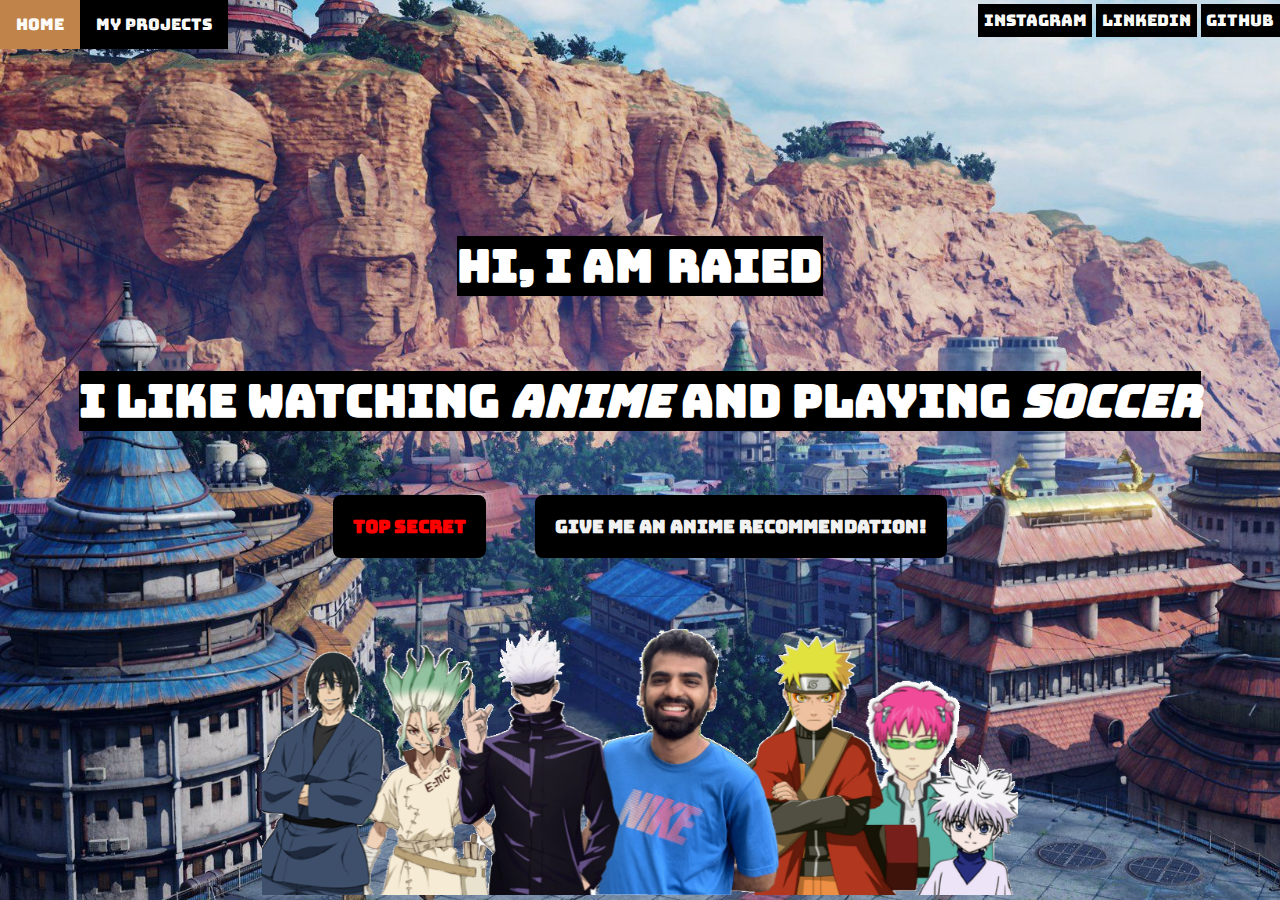
==== static-files-folder/index.html @ f48ccf2a "Add files via upload" ====
<!DOCTYPE html>

<html>
<link rel="stylesheet" href="style.css">
<!-- Google Fonts -->
<link rel="preconnect" href="https://fonts.googleapis.com">
<link rel="preconnect" href="https://fonts.gstatic.com" crossorigin>
<link href="https://fonts.googleapis.com/css2?family=Bungee+Inline&display=swap" rel="stylesheet">

<head>
    <title>WhoIsRaied</title>
</head>

<body>
    <div class="main_div">
        <h2 style="float: left;">Hi, I am</h2>
        <a href=" https://www.instagram.com/raied7" target="_blank">
            <h2 class="rgb" style="float: right; padding-left: 0.15in;">Raied</h2>
        </a>
    </div>
    <h2 style="margin-bottom: 30vh;">I like watching <em>anime</em> and playing <em>soccer</em> </h2>


    <div class="sub_div">

        <a href=" https://myanimelist.net/animelist/sakigake?status=2" target="_blank">
            <img src="me.png" alt="Me aka. Raied">
        </a>
    </div>

    <!-- Nav Bar - For the 2 pages -->
    <div class="nav_div">
        <ul>
            <li><a class="active" href="index.html">Home</a></li>
            <li><a href="page2.html">My Projects</a></li>
        </ul>
    </div>

    <div class="input_div">
        <input type="button" id="btnShowMsg" value="Top Secret" onClick="showMessage()" />
        <script type="text/javascript">
            function showMessage() {
                window.open(
                    "https://www.youtube.com/watch?v=cqF6M25kqq4&list=PLzJ2D8f51wW-H40q3dMB0evI7iJ0dmRdT&index=5&autoplay=1");
            }
        </script>
        <button onclick="animerec()">Give me an anime recommendation!</button>
        <script>
            var animes = ["Naruto", "Attack on Titan", "Bleach", "Vinland Saga", "Banana Fish",
                "Dr. Stone", "Love is War", "JoJo's Bizzare Adventures", "Gintama", "Saiki K",
                "Assassination Classroom", "Angel Beats"
            ];
            var anime = animes[animes.length * Math.random() | 0];

            function animerec() {
                alert(anime);
                anime = animes[animes.length * Math.random() | 0];
            }
        </script>
    </div>

    <div class="nav_div2">
        <nav>
            <a class="a1" href="https://www.instagram.com/raied7" target="_blank">Instagram</a>
            <a class="a1" href="https://www.linkedin.com/in/raiedshoaib/" target="_blank">LinkedIn</a>
            <a class="a1" href="https://github.com/raied7" target="_blank">GitHub</a>
        </nav>
    </div>

</body>

</html>

<!-- 10 different HTML elements besides html, head, and body -->
<!-- <link>, <title>, <div>, <a>, <h2>, <img>, <ul>, <li>, <em>, <input>, <button>,
    <script>, <nav>-->
---- static-files-folder/style.css ----
html,
body {
  margin: 0;
  padding: 0;
}

html {
  font-family: 'Bungee Inline', cursive;
  background-image: url("background.jpg");
  background-color: #cccccc;

  background-size: cover;
  background-repeat: no-repeat;
}

body {
  display: flex;
  justify-content: center;
  align-content: center;
  align-items: center;
  text-align: center;
  flex-direction: column;
  height: 100vh;
}

h2 {
  color: white;
  font-weight: bold;
  text-align: center;
  font-size: 5vh;
  background-color: black;
}

h2.rgb:hover {
  background-color: white;
}

/* RGB colors animation */
.rgb {
  animation: color-change 9s infinite;
}

@keyframes color-change {
  0% {
    color: blue;
  }

  10% {
    color: #b300ff;
  }

  20% {
    color: #1abc9c;
  }

  30% {
    color: #d35400;
  }

  40% {
    color: blue;
  }

  50% {
    color: #ffe600;
  }

  60% {
    color: rgb(255, 0, 170);
  }

  70% {
    color: #2980b9;
  }

  80% {
    color: #f1c40f;
  }

  90% {
    color: #2980b9;
  }

  100% {
    color: pink;
  }
}

.main_div {
  text-align: center;
  position: relative;
  padding-bottom: 0vh;
}

.sub_div {
  position: fixed;
  bottom: 0px;
}

/* Invert the colors on hover */
.sub_div:hover {
  filter: invert(100%);
}

img {
  height: 30vh;
  width: 84vh;
  image-rendering: optimizeQuality;
}

/* Button */
input {
  size: 5vh;
  padding: 2vh;
  font-family: 'Bungee Inline', cursive;
  color: #ff0000;
  font-weight: bold;
  text-align: center;
  font-size: 2vh;
  border: 2px solid black;
  border-radius: 8px;
  background-color: rgb(0, 0, 0);
}

input:hover {
  background-color: rgb(255, 255, 255);
}

.input_div {
  text-align: center;
  position: absolute;
  top: 55vh;
}

button {
  size: 5vh;

  margin-left: 5vh;
  padding: 2vh;
  font-family: 'Bungee Inline', cursive;
  color: #f1f1f1;
  font-weight: bold;
  text-align: center;
  font-size: 2vh;
  border-color: black;
  border: 2px solid black;
  border-radius: 8px;
  background-color: rgb(0, 0, 0);
}

button:hover {
  background-color: rgb(255, 255, 255);
  color: #111;
}

/* Nav Bar */
ul {
  list-style-type: none;
  margin: 0;
  padding: 0;
  overflow: hidden;
  background-color: rgb(0, 0, 0);
}

li {
  float: left;
}

li a {
  display: block;
  color: white;
  text-align: center;
  padding: 14px 16px;
  text-decoration: none;
  top: 0px;
}

li a:hover:not(.active) {
  background-color: #111;
}

.active {
  background-color: #c0834a;
}

.nav_div {
  text-align: center;
  position: absolute;
  top: 0px;
  left: 0px;
  padding-bottom: 0vh;
}


.nav_div2 {
  text-align: center;
  position: absolute;
  top: 10px;
  right: 0px;
  padding-bottom: 0vh;
}

.a1:link {
  text-decoration: none;
}

.a1:visited {
  text-decoration: none;
}

.a1:hover {
  text-decoration: underline;
  color: #b300ff;
}

.a1:active {
  text-decoration: underline;
}

.a1 {

  padding: 1.5mm;
  background-color: black;
  color: white
}
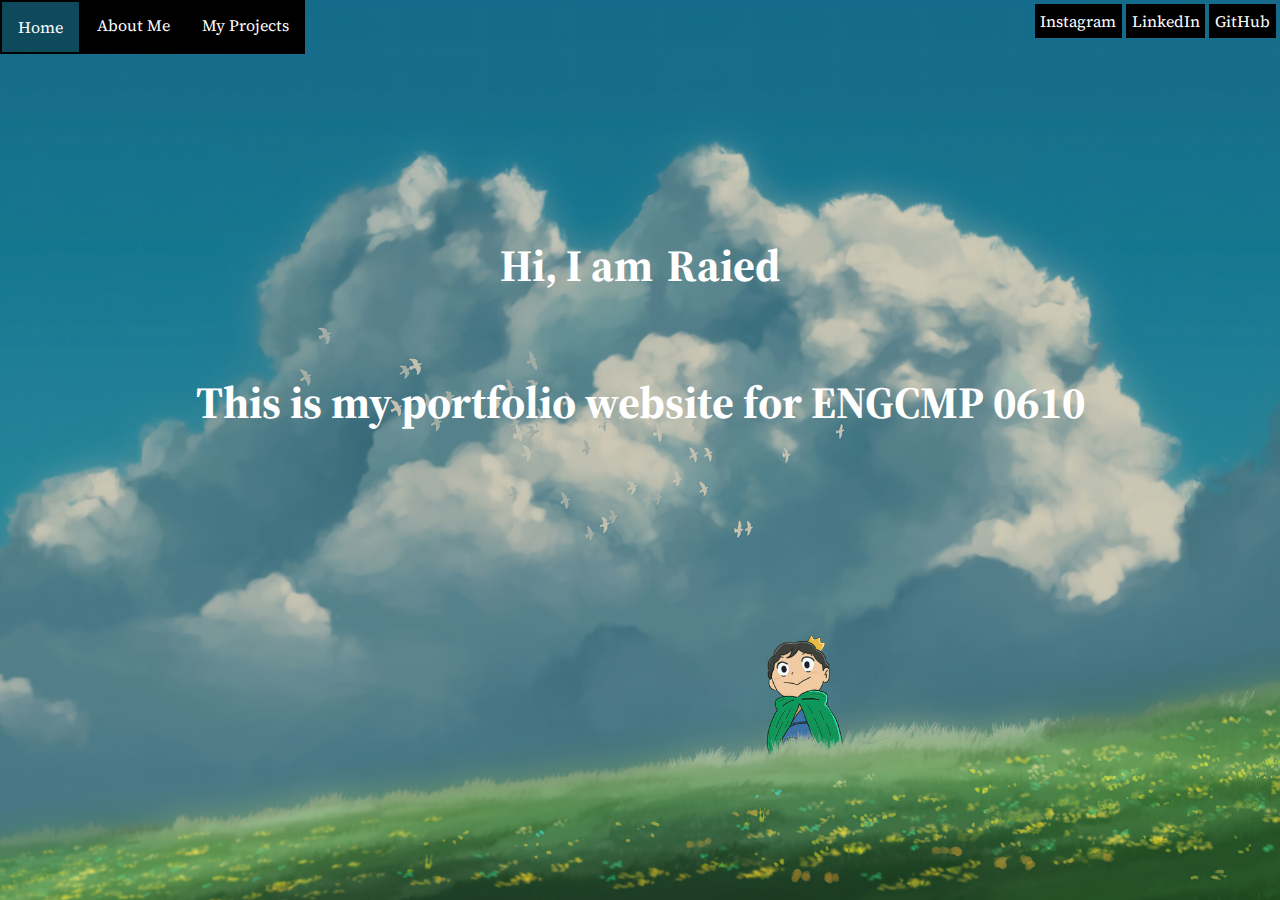
==== commit edba846d: "Added all files from local" ====
--- a/static-files-folder/index.html
+++ b/static-files-folder/index.html
@@ -5,65 +5,39 @@
 <!-- Google Fonts -->
 <link rel="preconnect" href="https://fonts.googleapis.com">
 <link rel="preconnect" href="https://fonts.gstatic.com" crossorigin>
-<link href="https://fonts.googleapis.com/css2?family=Bungee+Inline&display=swap" rel="stylesheet">
-
+<link href="https://fonts.googleapis.com/css2?family=Source+Serif+4&display=swap" rel="stylesheet"> 
 <head>
-    <title>WhoIsRaied</title>
+    <title>Raied's Portfolio</title>
 </head>
 
 <body>
     <div class="main_div">
+        <!-- Click on name to go to Instagram profile -->
         <h2 style="float: left;">Hi, I am</h2>
         <a href=" https://www.instagram.com/raied7" target="_blank">
             <h2 class="rgb" style="float: right; padding-left: 0.15in;">Raied</h2>
         </a>
     </div>
-    <h2 style="margin-bottom: 30vh;">I like watching <em>anime</em> and playing <em>soccer</em> </h2>
+    <!-- Interests/Hobby -->
+    <h2 style="margin-bottom: 30vh;">This is my portfolio website for ENGCMP 0610 </h2>
 
-
-    <div class="sub_div">
-
-        <a href=" https://myanimelist.net/animelist/sakigake?status=2" target="_blank">
-            <img src="me.png" alt="Me aka. Raied">
-        </a>
-    </div>
 
     <!-- Nav Bar - For the 2 pages -->
     <div class="nav_div">
         <ul>
             <li><a class="active" href="index.html">Home</a></li>
+            <li><a href="page3.html">About Me</a></li>
             <li><a href="page2.html">My Projects</a></li>
         </ul>
     </div>
 
-    <div class="input_div">
-        <input type="button" id="btnShowMsg" value="Top Secret" onClick="showMessage()" />
-        <script type="text/javascript">
-            function showMessage() {
-                window.open(
-                    "https://www.youtube.com/watch?v=cqF6M25kqq4&list=PLzJ2D8f51wW-H40q3dMB0evI7iJ0dmRdT&index=5&autoplay=1");
-            }
-        </script>
-        <button onclick="animerec()">Give me an anime recommendation!</button>
-        <script>
-            var animes = ["Naruto", "Attack on Titan", "Bleach", "Vinland Saga", "Banana Fish",
-                "Dr. Stone", "Love is War", "JoJo's Bizzare Adventures", "Gintama", "Saiki K",
-                "Assassination Classroom", "Angel Beats"
-            ];
-            var anime = animes[animes.length * Math.random() | 0];
-
-            function animerec() {
-                alert(anime);
-                anime = animes[animes.length * Math.random() | 0];
-            }
-        </script>
-    </div>
-
+   
+    <!-- Nav Bar - For the socials -->
     <div class="nav_div2">
         <nav>
             <a class="a1" href="https://www.instagram.com/raied7" target="_blank">Instagram</a>
             <a class="a1" href="https://www.linkedin.com/in/raiedshoaib/" target="_blank">LinkedIn</a>
-            <a class="a1" href="https://github.com/raied7" target="_blank">GitHub</a>
+            <a class="a1" href="https://github.com/raied7" target="_blank" style="margin-right: 0.5vh">GitHub</a>
         </nav>
     </div>
 
@@ -71,6 +45,3 @@
 
 </html>
 
-<!-- 10 different HTML elements besides html, head, and body -->
-<!-- <link>, <title>, <div>, <a>, <h2>, <img>, <ul>, <li>, <em>, <input>, <button>,
-    <script>, <nav>-->--- a/static-files-folder/style.css
+++ b/static-files-folder/style.css
@@ -5,8 +5,8 @@
 }
 
 html {
-  font-family: 'Bungee Inline', cursive;
-  background-image: url("background.jpg");
+  font-family: 'Source Serif 4', sans-serif;
+  background-image: url("boji.jpg");
   background-color: #cccccc;
 
   background-size: cover;
@@ -28,11 +28,11 @@
   font-weight: bold;
   text-align: center;
   font-size: 5vh;
-  background-color: black;
+  
 }
 
 h2.rgb:hover {
-  background-color: white;
+  
 }
 
 /* RGB colors animation */
@@ -41,14 +41,9 @@
 }
 
 @keyframes color-change {
-  0% {
-    color: blue;
-  }
-
-  10% {
-    color: #b300ff;
-  }
-
+  10%{
+    color: #1abc58;
+  }
   20% {
     color: #1abc9c;
   }
@@ -58,17 +53,13 @@
   }
 
   40% {
-    color: blue;
+    color: #2980b9;
   }
 
   50% {
     color: #ffe600;
   }
 
-  60% {
-    color: rgb(255, 0, 170);
-  }
-
   70% {
     color: #2980b9;
   }
@@ -81,9 +72,6 @@
     color: #2980b9;
   }
 
-  100% {
-    color: pink;
-  }
 }
 
 .main_div {
@@ -177,10 +165,16 @@
 
 li a:hover:not(.active) {
   background-color: #111;
+  border-color: black;
+  border-width: 2px 2px;
+  border-style:solid;
 }
 
 .active {
-  background-color: #c0834a;
+  background-color: #0f495c;
+  border-color: black;
+  border-width: 2px 2px;
+  border-style:solid;
 }
 
 .nav_div {
@@ -209,8 +203,8 @@
 }
 
 .a1:hover {
-  text-decoration: underline;
-  color: #b300ff;
+  text-decoration:wavy;
+  color: #0f495c;
 }
 
 .a1:active {
